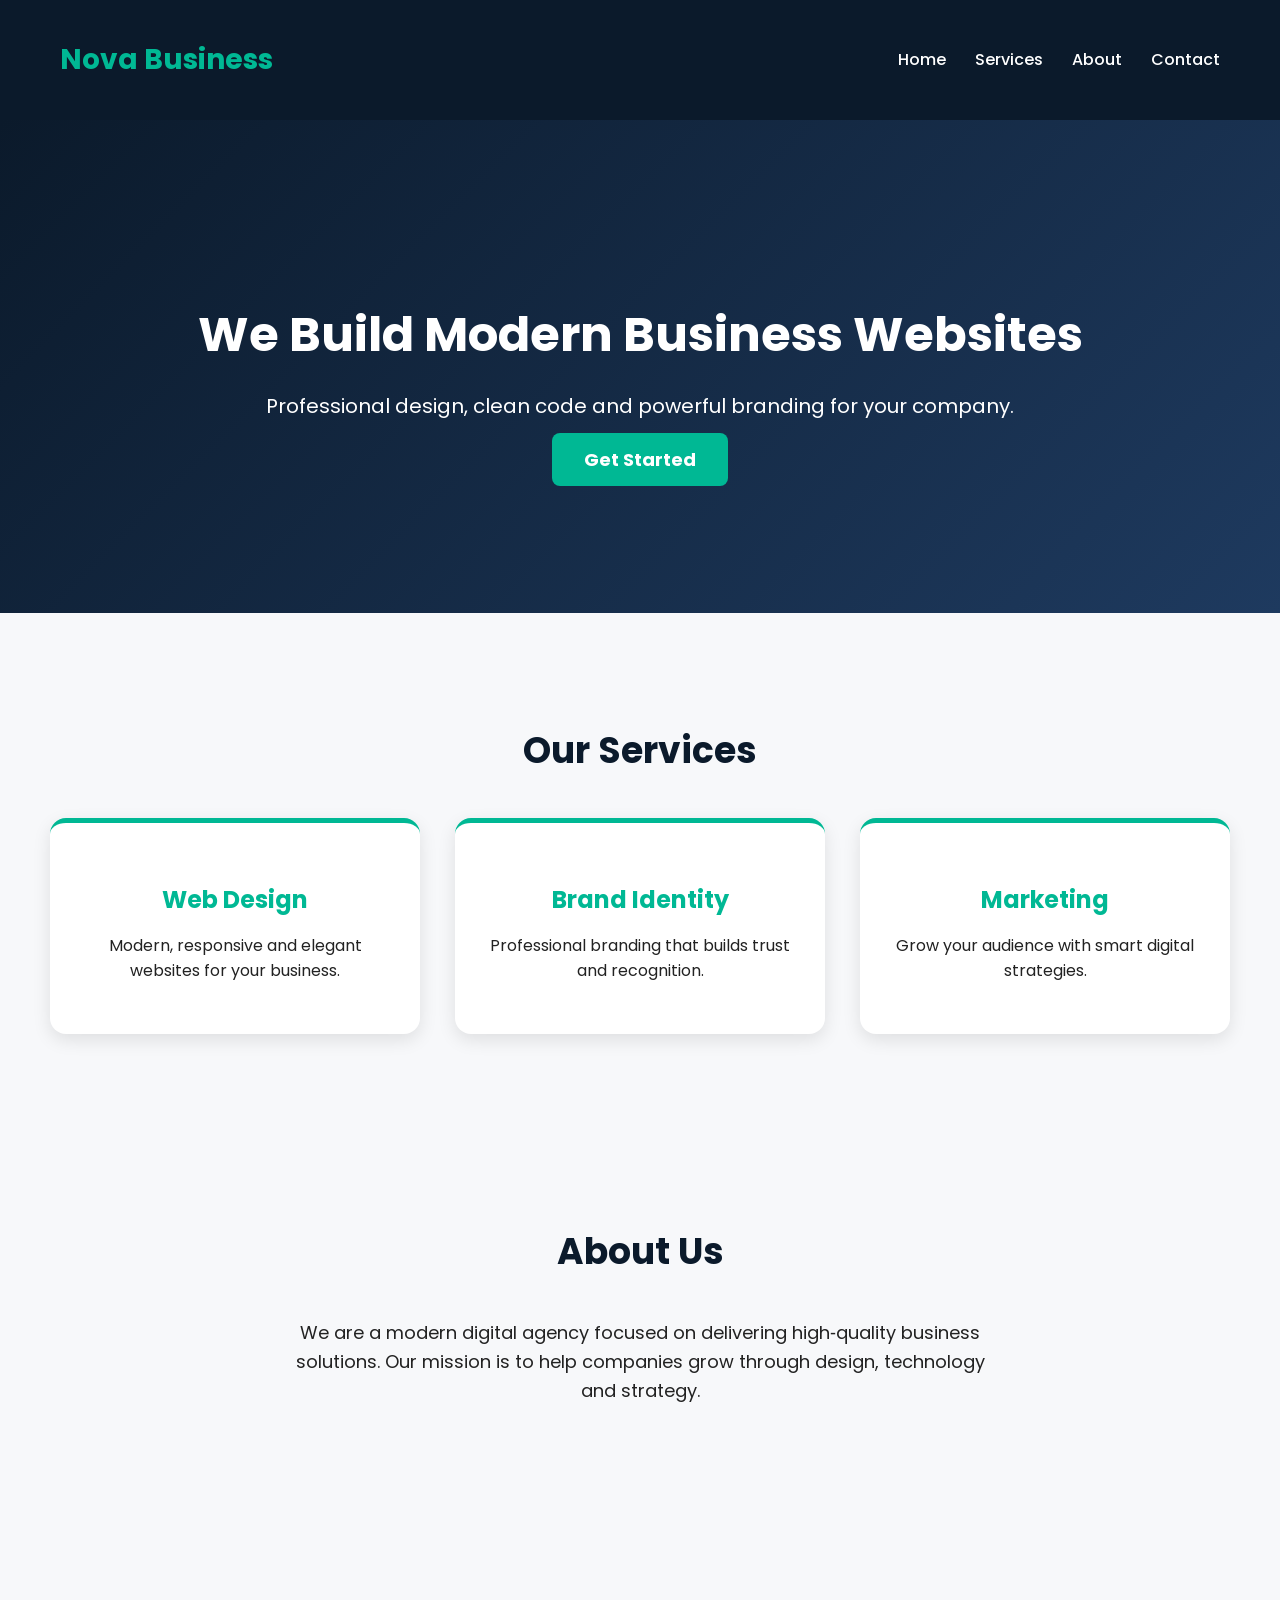
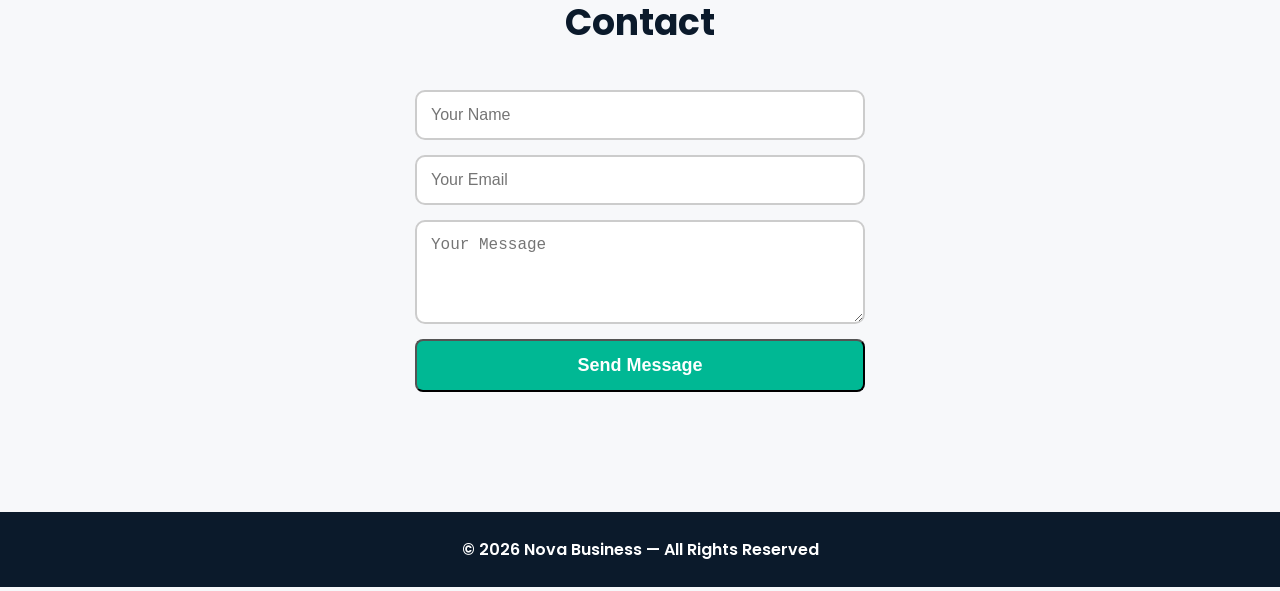
==== Site/index.html @ 6eb088ec "Add files via upload" ====
<!DOCTYPE html>
<html lang="en">
<head>
  <meta charset="UTF-8">
  <meta name="viewport" content="width=device-width, initial-scale=1.0">
  <title>Nova Business | Professional Solutions</title>
  <link rel="stylesheet" href="style.css">
  <link href="https://fonts.googleapis.com/css2?family=Poppins:wght@300;400;600;700&display=swap" rel="stylesheet">
</head>

<body>

  <header>
    <h1 class="logo">Nova Business</h1>
    <nav>
      <a href="#">Home</a>
      <a href="#">Services</a>
      <a href="#">About</a>
      <a href="#">Contact</a>
    </nav>
  </header>

  <section class="hero fade-in">
    <h2>We Build Modern Business Websites</h2>
    <p>Professional design, clean code and powerful branding for your company.</p>
    <a class="btn" href="#">Get Started</a>
  </section>

  <section class="section">
    <h2 class="section-title slide-up">Our Services</h2>
    <div class="cards">
      <div class="card fade-in">
        <h3>Web Design</h3>
        <p>Modern, responsive and elegant websites for your business.</p>
      </div>
      <div class="card fade-in">
        <h3>Brand Identity</h3>
        <p>Professional branding that builds trust and recognition.</p>
      </div>
      <div class="card fade-in">
        <h3>Marketing</h3>
        <p>Grow your audience with smart digital strategies.</p>
      </div>
    </div>
  </section>

  <section class="section">
    <h2 class="section-title slide-up">About Us</h2>
    <p class="about-text fade-in">
      We are a modern digital agency focused on delivering high‑quality business solutions.
      Our mission is to help companies grow through design, technology and strategy.
    </p>
  </section>

  <section class="section">
    <h2 class="section-title slide-up">Contact</h2>
    <form class="contact-form fade-in">
      <input type="text" placeholder="Your Name">
      <input type="email" placeholder="Your Email">
      <textarea rows="4" placeholder="Your Message"></textarea>
      <button class="btn">Send Message</button>
    </form>
  </section>

  <footer>
    © 2026 Nova Business — All Rights Reserved
  </footer>

</body>
</html>
---- Site/style.css ----
/* GLOBAL */
body {
  margin: 0;
  font-family: 'Poppins', sans-serif;
  background: #f7f8fa;
  color: #222;
}

/* HEADER */
header {
  background: #0b1a2b;
  padding: 20px 60px;
  display: flex;
  justify-content: space-between;
  align-items: center;
  color: white;
  box-shadow: 0 4px 12px rgba(0,0,0,0.2);
}

.logo {
  color: #00b894;
  font-size: 28px;
  font-weight: 700;
}

nav a {
  color: white;
  margin-left: 25px;
  text-decoration: none;
  font-weight: 500;
  transition: 0.3s;
}

nav a:hover {
  color: #00b894;
}

/* HERO */
.hero {
  padding: 140px 20px;
  text-align: center;
  background: linear-gradient(135deg, #0b1a2b, #1e3a5f);
  color: white;
}

.hero h2 {
  font-size: 48px;
  margin-bottom: 10px;
}

.hero p {
  font-size: 20px;
  margin-bottom: 25px;
}

.btn {
  background: #00b894;
  padding: 14px 32px;
  color: white;
  border-radius: 8px;
  text-decoration: none;
  font-weight: 700;
  font-size: 18px;
  transition: 0.3s;
}

.btn:hover {
  background: #00d4a8;
}

/* SECTIONS */
.section {
  padding: 80px 20px;
  text-align: center;
}

.section-title {
  font-size: 36px;
  margin-bottom: 40px;
  color: #0b1a2b;
}

.cards {
  display: flex;
  justify-content: center;
  flex-wrap: wrap;
  gap: 35px;
}

.card {
  background: white;
  width: 300px;
  padding: 35px;
  border-radius: 16px;
  box-shadow: 0 6px 18px rgba(0,0,0,0.1);
  border-top: 5px solid #00b894;
  transition: 0.3s;
}

.card:hover {
  transform: translateY(-8px);
  box-shadow: 0 10px 25px rgba(0,0,0,0.15);
}

.card h3 {
  color: #00b894;
  margin-bottom: 12px;
  font-size: 24px;
}

/* ABOUT */
.about-text {
  max-width: 700px;
  margin: auto;
  font-size: 18px;
  line-height: 1.6;
}

/* CONTACT */
.contact-form {
  max-width: 450px;
  margin: auto;
  display: flex;
  flex-direction: column;
  gap: 15px;
}

input, textarea {
  padding: 14px;
  border: 2px solid #ccc;
  border-radius: 10px;
  font-size: 16px;
  transition: 0.3s;
}

input:focus, textarea:focus {
  border-color: #00b894;
}

/* FOOTER */
footer {
  background: #0b1a2b;
  color: white;
  text-align: center;
  padding: 25px;
  margin-top: 40px;
  font-weight: 600;
}

/* ANIMATIONS */
.fade-in {
  opacity: 0;
  animation: fadeIn 1.2s forwards;
}

.slide-up {
  opacity: 0;
  transform: translateY(30px);
  animation: slideUp 1.2s forwards;
}

@keyframes fadeIn {
  to { opacity: 1; }
}

@keyframes slideUp {
  to { opacity: 1; transform: translateY(0); }
}
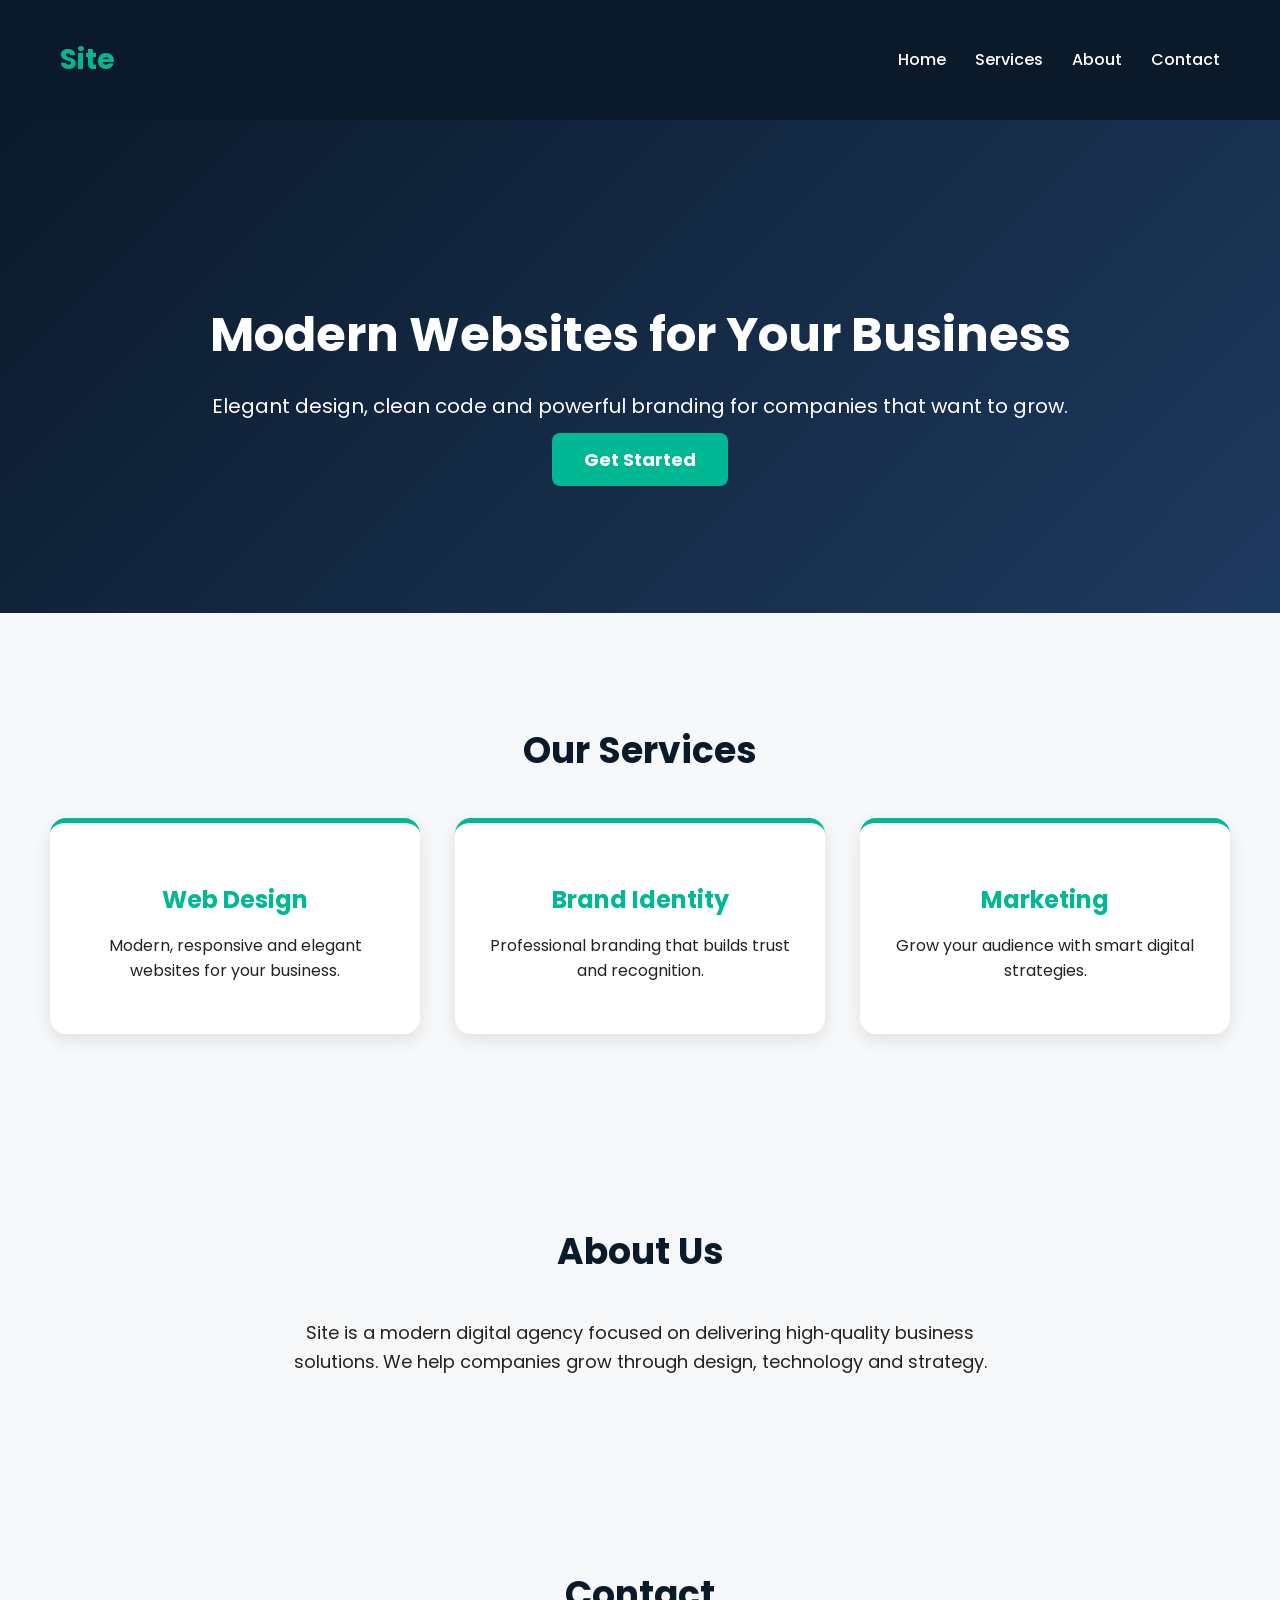
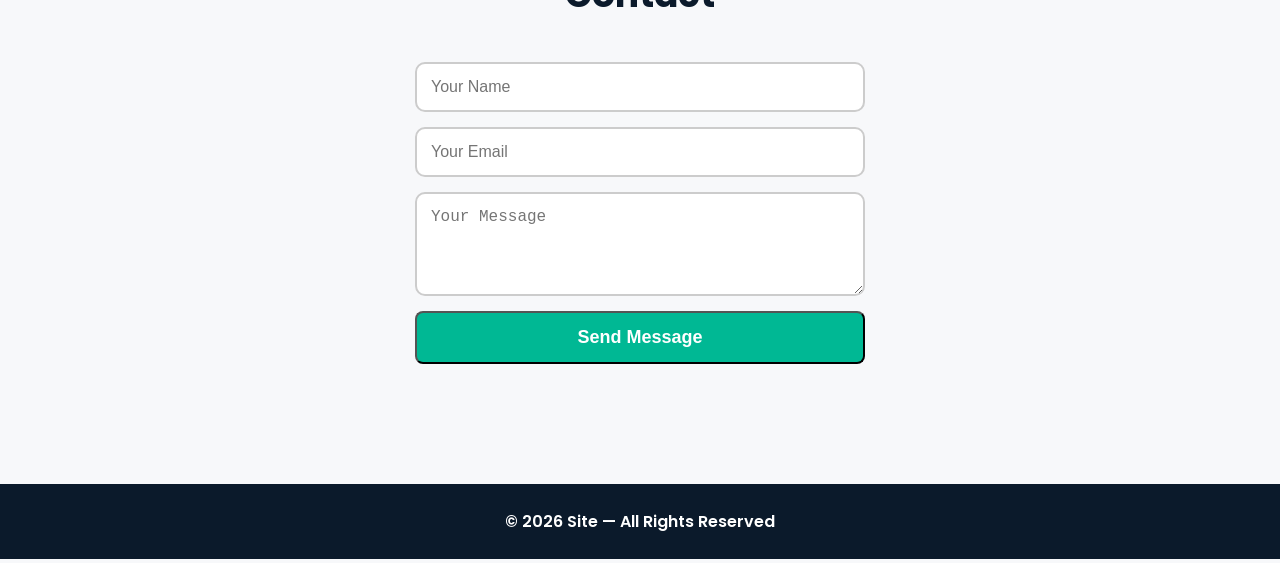
==== commit 48a27114: "Add files via upload" ====
--- a/Site/index.html
+++ b/Site/index.html
@@ -3,7 +3,7 @@
 <head>
   <meta charset="UTF-8">
   <meta name="viewport" content="width=device-width, initial-scale=1.0">
-  <title>Nova Business | Professional Solutions</title>
+  <title>Site | Professional Business Solutions</title>
   <link rel="stylesheet" href="style.css">
   <link href="https://fonts.googleapis.com/css2?family=Poppins:wght@300;400;600;700&display=swap" rel="stylesheet">
 </head>
@@ -11,7 +11,7 @@
 <body>
 
   <header>
-    <h1 class="logo">Nova Business</h1>
+    <h1 class="logo">Site</h1>
     <nav>
       <a href="#">Home</a>
       <a href="#">Services</a>
@@ -21,8 +21,8 @@
   </header>
 
   <section class="hero fade-in">
-    <h2>We Build Modern Business Websites</h2>
-    <p>Professional design, clean code and powerful branding for your company.</p>
+    <h2>Modern Websites for Your Business</h2>
+    <p>Elegant design, clean code and powerful branding for companies that want to grow.</p>
     <a class="btn" href="#">Get Started</a>
   </section>
 
@@ -47,8 +47,8 @@
   <section class="section">
     <h2 class="section-title slide-up">About Us</h2>
     <p class="about-text fade-in">
-      We are a modern digital agency focused on delivering high‑quality business solutions.
-      Our mission is to help companies grow through design, technology and strategy.
+      Site is a modern digital agency focused on delivering high‑quality business solutions.
+      We help companies grow through design, technology and strategy.
     </p>
   </section>
 
@@ -63,7 +63,7 @@
   </section>
 
   <footer>
-    © 2026 Nova Business — All Rights Reserved
+    © 2026 Site — All Rights Reserved
   </footer>
 
 </body>
